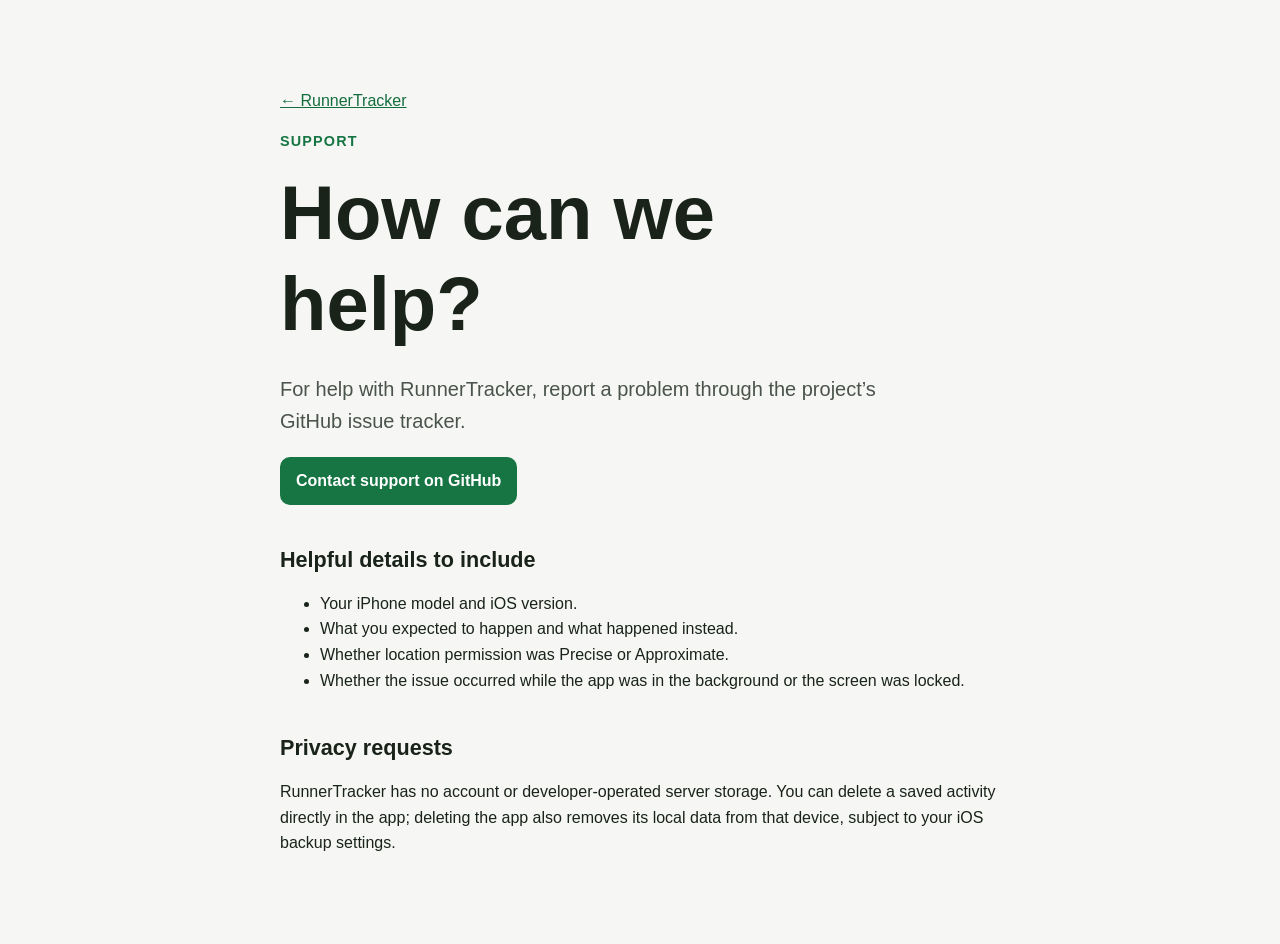
==== support.html @ 74a1f2fd "Publish RunnerTracker privacy and support site" ====
<!doctype html>
<html lang="en">
  <head>
    <meta charset="utf-8">
    <meta name="viewport" content="width=device-width, initial-scale=1">
    <title>Support — RunnerTracker</title>
    <meta name="description" content="RunnerTracker support information.">
    <link rel="stylesheet" href="styles.css">
  </head>
  <body>
    <main>
      <p><a class="back" href="index.html">← RunnerTracker</a></p>
      <p class="eyebrow">Support</p>
      <h1>How can we help?</h1>
      <p class="lead">For help with RunnerTracker, report a problem through the project’s GitHub issue tracker.</p>
      <p><a class="button" href="https://github.com/AmmarHazem/runnertracker-legal/issues/new/choose">Contact support on GitHub</a></p>

      <h2>Helpful details to include</h2>
      <ul>
        <li>Your iPhone model and iOS version.</li>
        <li>What you expected to happen and what happened instead.</li>
        <li>Whether location permission was Precise or Approximate.</li>
        <li>Whether the issue occurred while the app was in the background or the screen was locked.</li>
      </ul>

      <h2>Privacy requests</h2>
      <p>RunnerTracker has no account or developer-operated server storage. You can delete a saved activity directly in the app; deleting the app also removes its local data from that device, subject to your iOS backup settings.</p>
    </main>
  </body>
</html>
---- styles.css ----
:root {
  color-scheme: light dark;
  font-family: -apple-system, BlinkMacSystemFont, "Segoe UI", sans-serif;
  line-height: 1.6;
  color: #19231a;
  background: #f6f7f4;
}

body {
  margin: 0;
}

main {
  max-width: 720px;
  margin: 0 auto;
  padding: 72px 24px;
}

h1, h2 {
  line-height: 1.2;
}

h1 {
  max-width: 620px;
  font-size: clamp(2.5rem, 8vw, 4.75rem);
  margin: 0 0 24px;
}

h2 {
  margin-top: 42px;
  font-size: 1.35rem;
}

.eyebrow {
  color: #167543;
  font-size: 0.9rem;
  font-weight: 700;
  letter-spacing: 0.08em;
  text-transform: uppercase;
}

.lead {
  max-width: 620px;
  color: #4a534c;
  font-size: 1.25rem;
}

.updated, .back {
  color: #59625a;
}

nav {
  display: flex;
  flex-wrap: wrap;
  gap: 12px;
  margin-top: 36px;
}

.button {
  display: inline-block;
  border-radius: 10px;
  padding: 11px 16px;
  color: white;
  background: #167543;
  font-weight: 700;
  text-decoration: none;
}

.button.secondary {
  color: #167543;
  background: #e1f1e6;
}

a:not(.button) {
  color: #126d3d;
}

@media (prefers-color-scheme: dark) {
  :root {
    color: #edf5ee;
    background: #101612;
  }

  .lead, .updated, .back {
    color: #c0c9c1;
  }

  .button.secondary {
    color: #08381d;
    background: #bde6c9;
  }
}
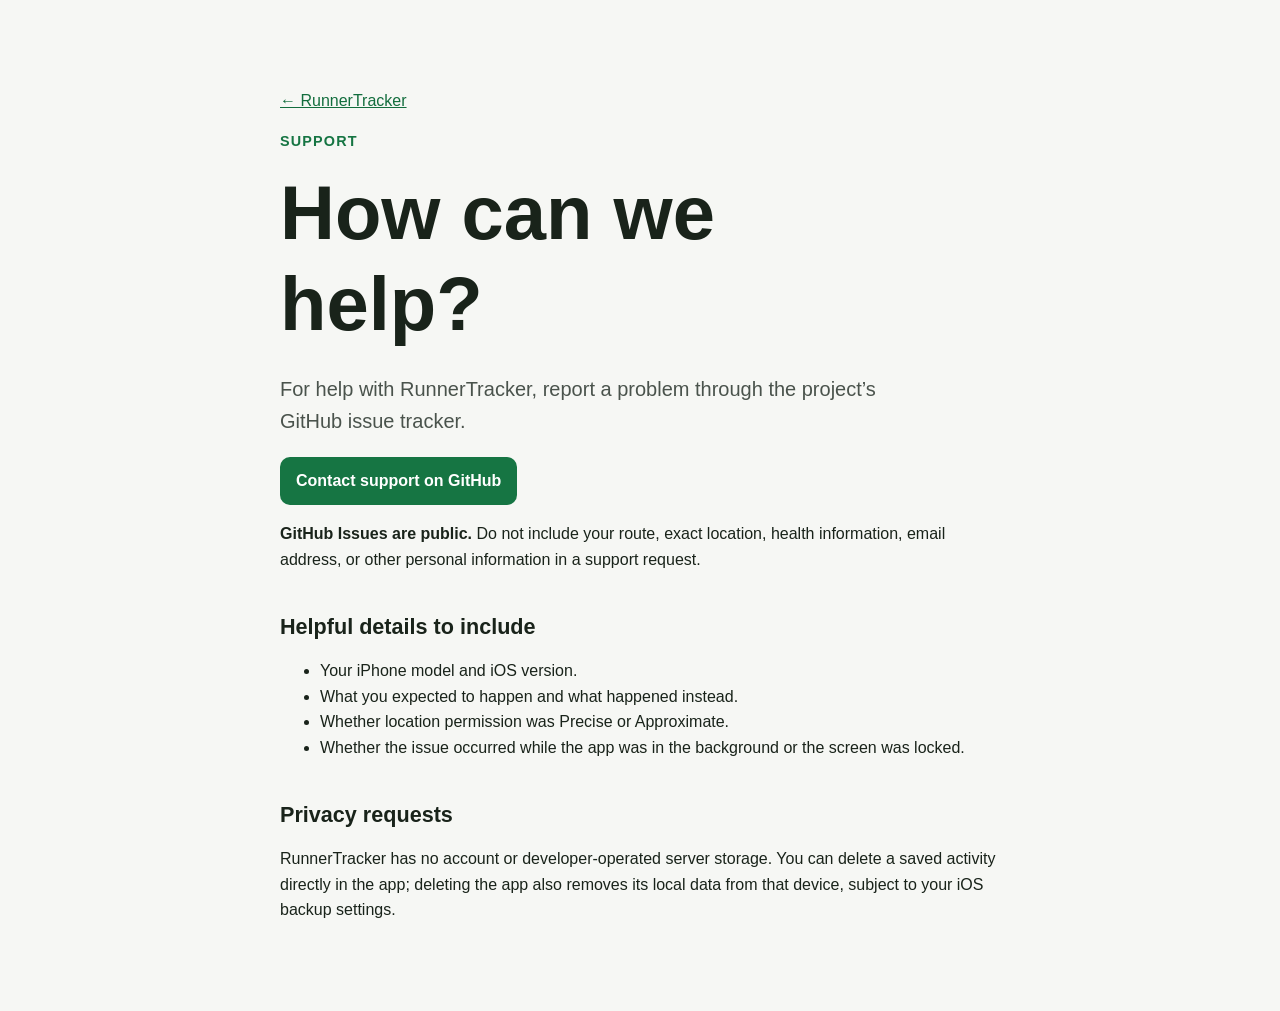
==== commit 9088ffbe: "Clarify public support privacy" ====
--- a/support.html
+++ b/support.html
@@ -14,6 +14,7 @@
       <h1>How can we help?</h1>
       <p class="lead">For help with RunnerTracker, report a problem through the project’s GitHub issue tracker.</p>
       <p><a class="button" href="https://github.com/AmmarHazem/runnertracker-legal/issues/new/choose">Contact support on GitHub</a></p>
+      <p><strong>GitHub Issues are public.</strong> Do not include your route, exact location, health information, email address, or other personal information in a support request.</p>
 
       <h2>Helpful details to include</h2>
       <ul>
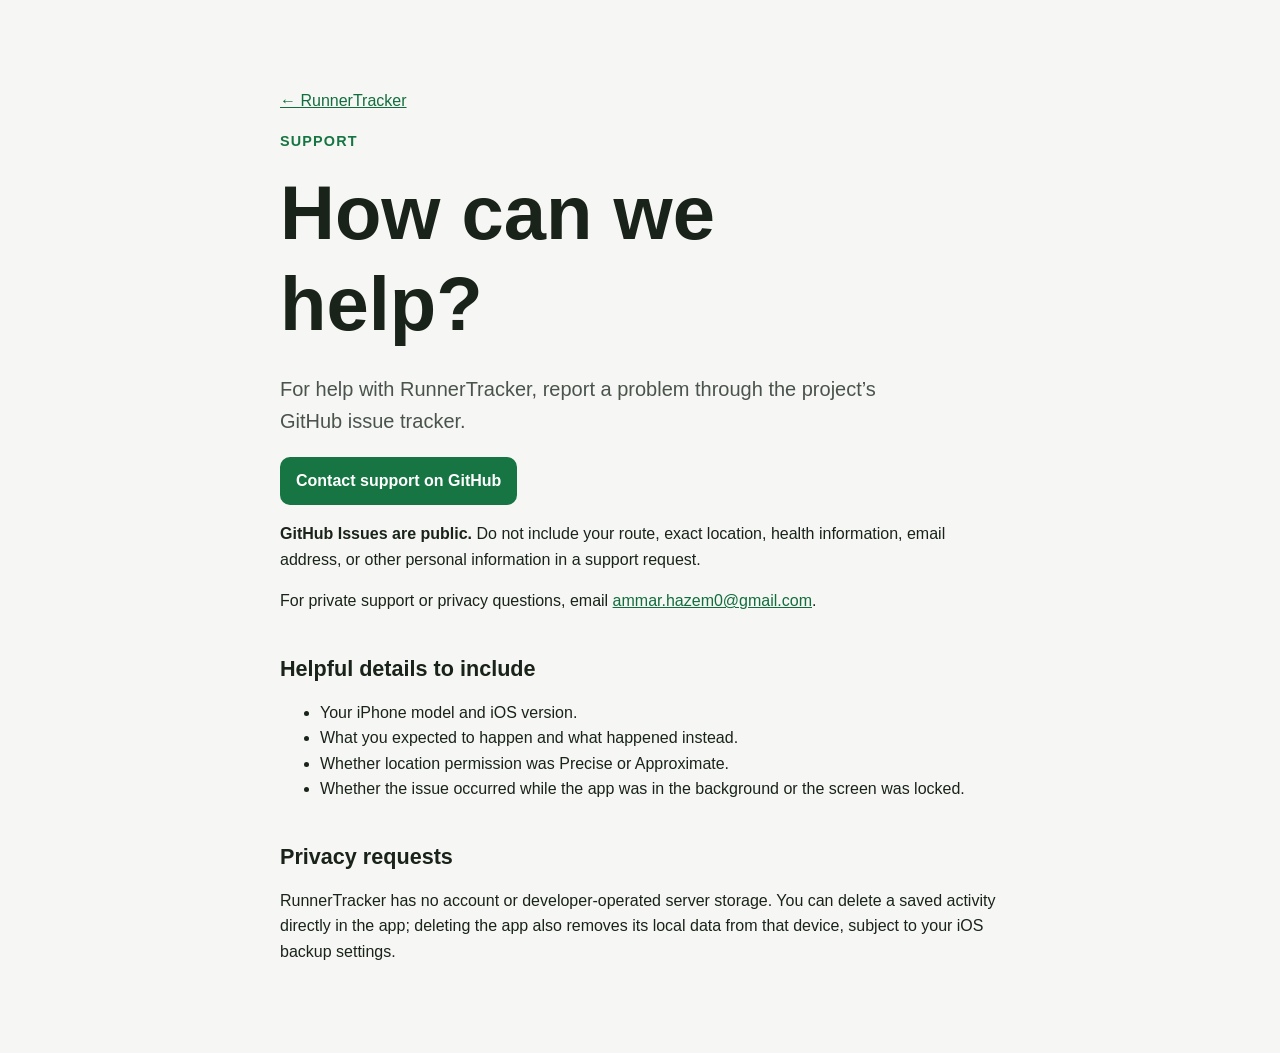
==== commit 952c1b29: "Add private support email" ====
--- a/support.html
+++ b/support.html
@@ -15,6 +15,7 @@
       <p class="lead">For help with RunnerTracker, report a problem through the project’s GitHub issue tracker.</p>
       <p><a class="button" href="https://github.com/AmmarHazem/runnertracker-legal/issues/new/choose">Contact support on GitHub</a></p>
       <p><strong>GitHub Issues are public.</strong> Do not include your route, exact location, health information, email address, or other personal information in a support request.</p>
+      <p>For private support or privacy questions, email <a href="mailto:ammar.hazem0@gmail.com">ammar.hazem0@gmail.com</a>.</p>
 
       <h2>Helpful details to include</h2>
       <ul>
